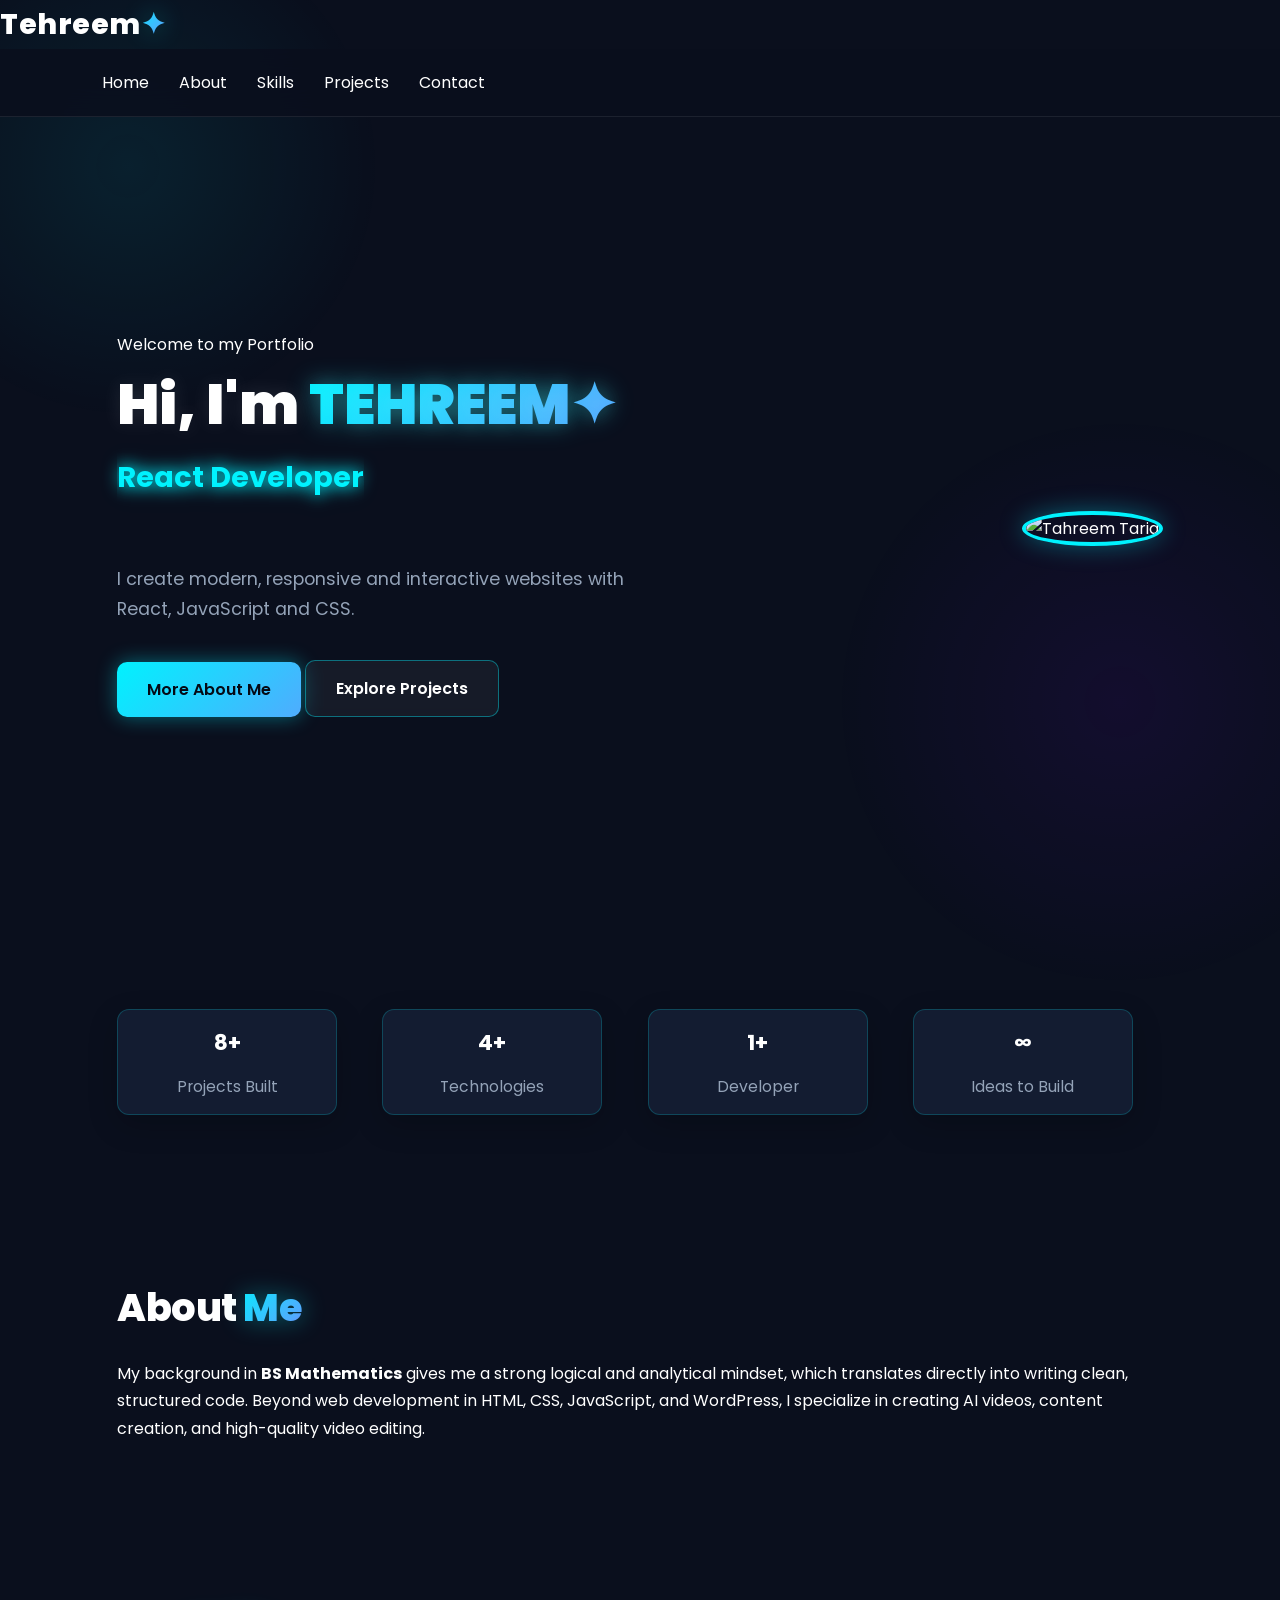
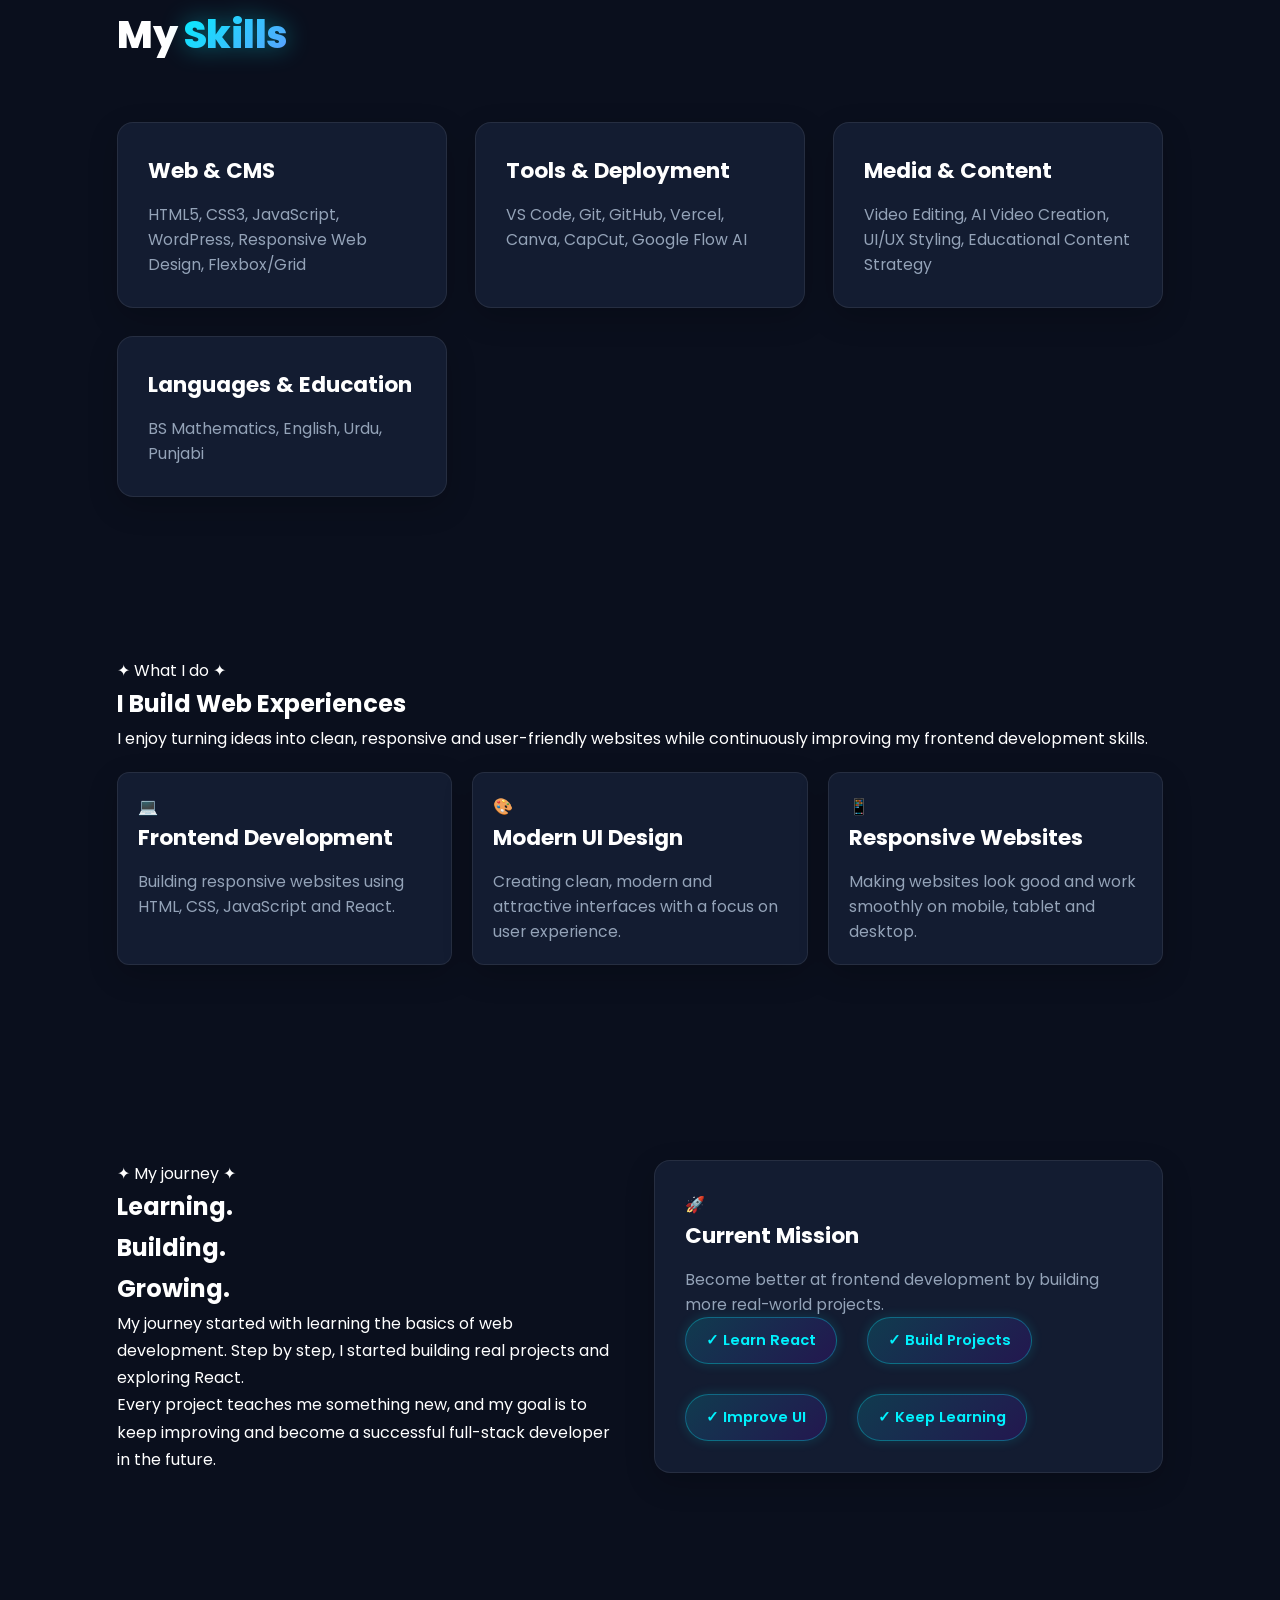
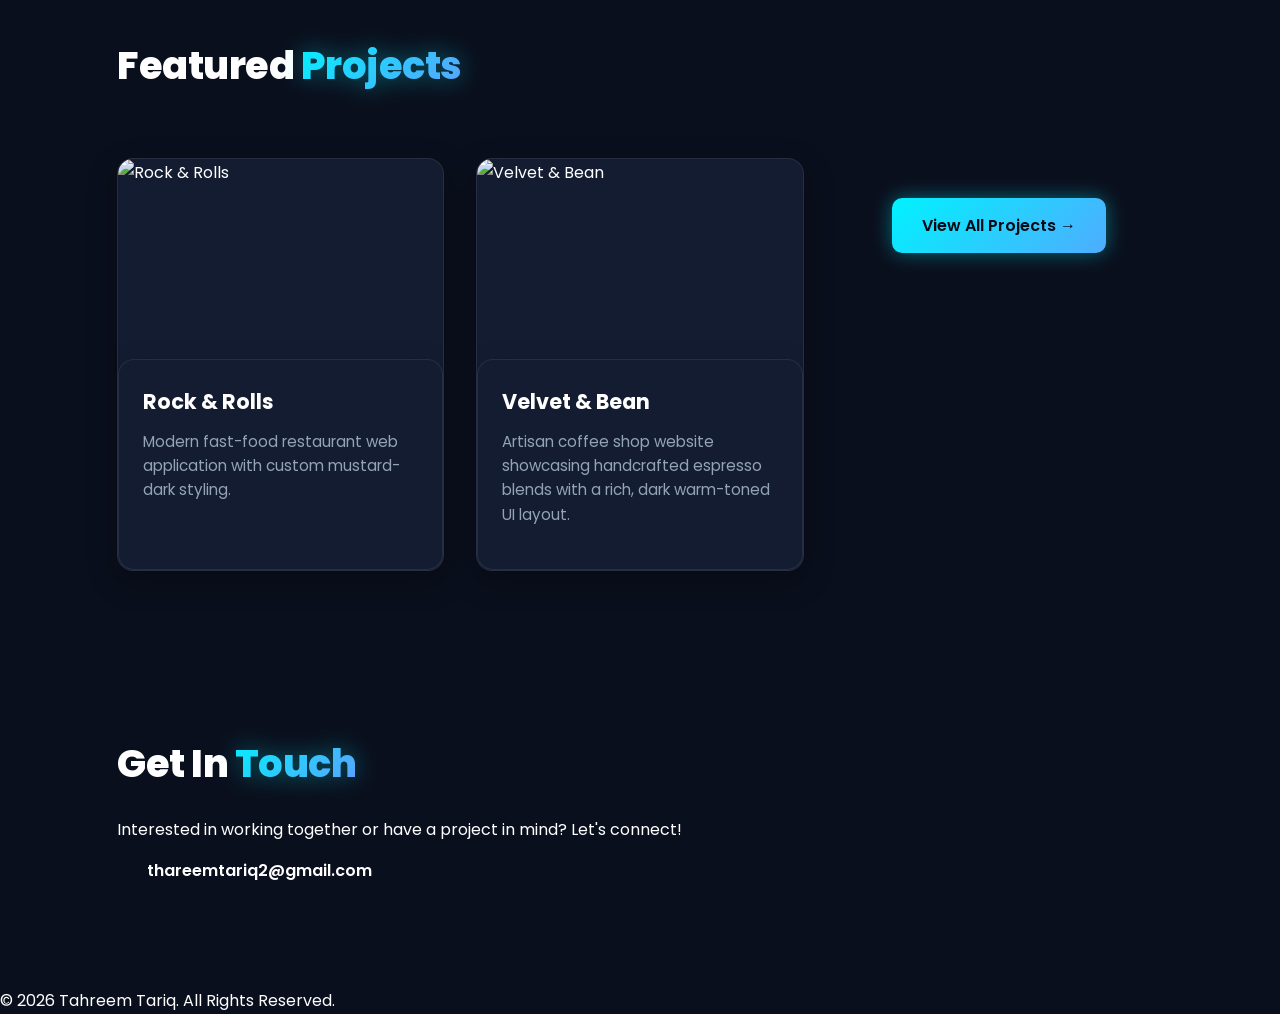
==== index.html @ e0bd24ec "Add files via upload" ====
<!DOCTYPE html>
<html lang="en">
<head>
    <meta charset="UTF-8">
    <meta name="viewport" content="width=device-width, initial-scale=1.0">
    <title>Tahreem Tariq | Web Developer & Content Creator</title>
    <link rel="stylesheet" href="style.css">
    <link href="https://fonts.googleapis.com/css2?family=Poppins:wght@300;400;600;700&display=swap" rel="stylesheet">
</head>
<body>

    <!-- Header / Navbar -->
    <header class="navbar">
       <div class="logo">Tehreem<span>✦</span></a></div>
        <nav>
            <ul>
                <li><a href="index.html">Home</a></li>
                <li><a href="about.html">About</a></li>
                <li><a href="skills.html">Skills</a></li>
                <li><a href="projects.html">Projects</a></li>
                <li><a href="contact.html">Contact</a></li>
            </ul>
        </nav>
    </header>
<section id="hero" class="hero">
    <div class="hero-content">
        <span class="badge">Welcome to my Portfolio</span>
        <h1>Hi, I'm <span class="brand-name">TEHREEM✦</span></h1>
        
        <!-- Typing Animation -->
        <h2 class="typing-container">
            <span class="typing-text">React Developer</span>
        </h2>
        
        <p>I create modern, responsive and interactive websites with React, JavaScript and CSS.</p>
        
        <div class="hero-btns">
            <a href="about.html" class="btn btn-primary">More About Me</a>
            <a href="projects.html" class="btn btn-secondary">Explore Projects</a>
        </div>
    </div>
        </div>
        <div class="hero-img-container">
            <img src="images/Profile-picture.jpeg" alt="Tahreem Tariq" class="profile-img">
        </div>
    </section>
<!-- 1. Stats Section -->
<section class="stats-section">
    <div class="stats-grid">
        <div class="stat-card">
            <h3>8+</h3>
            <p>Projects Built</p>
        </div>
        <div class="stat-card">
            <h3>4+</h3>
            <p>Technologies</p>
        </div>
        <div class="stat-card">
            <h3>1+</h3>
            <p>Developer</p>
        </div>
        <div class="stat-card">
            <h3>∞</h3>
            <p>Ideas to Build</p>
        </div>
    </div>
</section>
    <!-- About Section -->
    <section id="about" class="about">
        <h2 class="section-title">About <span>Me</span></h2>
        <p class="about-text">
            My background in <strong>BS Mathematics</strong> gives me a strong logical and analytical mindset, which translates directly into writing clean, structured code. Beyond web development in HTML, CSS, JavaScript, and WordPress, I specialize in creating AI videos, content creation, and high-quality video editing.
        </p>
    </section>

    <!-- Skills Section -->
    <section id="skills" class="skills">
        <h2 class="section-title">My <span>Skills</span></h2>
        <div class="skills-grid">
            <div class="skill-card">
                <h3>Web & CMS</h3>
                <p>HTML5, CSS3, JavaScript, WordPress, Responsive Web Design, Flexbox/Grid</p>
            </div>
            <div class="skill-card">
                <h3>Tools & Deployment</h3>
                <p>VS Code, Git, GitHub, Vercel, Canva, CapCut, Google Flow AI</p>
            </div>
            <div class="skill-card">
                <h3>Media & Content</h3>
                <p>Video Editing, AI Video Creation, UI/UX Styling, Educational Content Strategy</p>
            </div>
            <div class="skill-card">
                <h3>Languages & Education</h3>
                <p>BS Mathematics, English, Urdu, Punjabi</p>
            </div>
        </div>
    </section>


<!-- 2. What I Do / Services Section -->
<section id="about" class="about-section">
    <div class="section-header">
        <span class="sub-title">✦ What I do ✦</span>
        <h2>I Build Web Experiences</h2>
        <p>I enjoy turning ideas into clean, responsive and user-friendly websites while continuously improving my frontend development skills.</p>
    </div>

    <div class="services-grid">
        <div class="service-card">
            <div class="icon">💻</div>
            <h3>Frontend Development</h3>
            <p>Building responsive websites using HTML, CSS, JavaScript and React.</p>
        </div>
        <div class="service-card">
            <div class="icon">🎨</div>
            <h3>Modern UI Design</h3>
            <p>Creating clean, modern and attractive interfaces with a focus on user experience.</p>
        </div>
        <div class="service-card">
            <div class="icon">📱</div>
            <h3>Responsive Websites</h3>
            <p>Making websites look good and work smoothly on mobile, tablet and desktop.</p>
        </div>
    </div>
</section>

<!-- 3. Journey & Mission Section -->
<section class="journey-section">
    <div class="journey-container">
        <div class="journey-text">
            <span class="sub-title">✦ My journey ✦</span>
            <h2>Learning.<br><span class="highlight">Building.</span><br>Growing.</h2>
            <p>My journey started with learning the basics of web development. Step by step, I started building real projects and exploring React.</p>
            <p>Every project teaches me something new, and my goal is to keep improving and become a successful full-stack developer in the future.</p>
        </div>

        <div class="mission-card">
            <div class="rocket-icon">🚀</div>
            <h3>Current Mission</h3>
            <p>Become better at frontend development by building more real-world projects.</p>
            <ul class="mission-list">
                <li><span>✓</span> Learn React</li>
                <li><span>✓</span> Build Projects</li>
                <li><span>✓</span> Improve UI</li>
                <li><span>✓</span> Keep Learning</li>
            </ul>
        </div>
    </div>
</section>
<!-- Projects Section -->
    <section id="projects" class="projects">
        <h2 class="section-title">Featured <span>Projects</span></h2>
        <div class="projects-grid">

            <!-- 7. Rock & Rolls -->
            <div class="project-card">
                <div class="img-box">
                    <img src="images/Screenshot 2026-10-02 231131.png" alt="Rock & Rolls">
                </div>
                <div class="project-info">
                    <h3>Rock & Rolls</h3>
                    <p>Modern fast-food restaurant web application with custom mustard-dark styling.</p>
                </div>
            </div>

            <!-- 8. Velvet & Bean -->
            <div class="project-card">
                <div class="img-box">
                    <img src="images/Screenshot 2026-10-02 232037.png" alt="Velvet & Bean">
                </div>
                <div class="project-info">
                    <h3>Velvet & Bean</h3>
                    <p>Artisan coffee shop website showcasing handcrafted espresso blends with a rich, dark warm-toned UI layout.</p>
                </div>
            </div>

            <!-- View All Projects Button -->
    <div style="text-align: center; margin-top: 40px;">
        <a href="projects.html" class="btn btn-primary">View All Projects →</a>
    </div>
        </div>
    </section>
              
    <!-- Contact Section -->
    <section id="contact" class="contact">
        <h2 class="section-title">Get In <span>Touch</span></h2>
        <p>Interested in working together or have a project in mind? Let's connect!</p>
        <a href="mailto:tahreemtariq2@gmail.com" class="btn primary-btn">thareemtariq2@gmail.com</a>
    </section>

    <footer>
        <p>&copy; 2026 Tahreem Tariq. All Rights Reserved.</p>
    </footer>

</body>
</html>
---- style.css ----
/* ==========================================================================
   COMPLETE MASTER CSS - TEHREEM PORTFOLIO (600+ LINES FULL RESTORATION)
   ========================================================================== */

/* --------------------------------------------------------------------------
   1. GLOBAL RESET & BASE VARIABLES
   -------------------------------------------------------------------------- */
@import url('https://fonts.googleapis.com/css2?family=Poppins:wght@300;400;500;600;700;800;900&display=swap');

:root {
    --bg-main: #0a0f1d;
    --bg-card: #131c31;
    --bg-card-hover: #1a2642;
    --primary-cyan: #00f2fe;
    --secondary-blue: #4facfe;
    --accent-purple: #7f00ff;
    --accent-pink: #e100ff;
    --text-white: #ffffff;
    --text-gray: #94a3b8;
    --border-glow: rgba(0, 242, 254, 0.25);
    --shadow-glow: 0 0 25px rgba(0, 242, 254, 0.35);
    --transition-fast: all 0.3s cubic-bezier(0.4, 0, 0.2, 1);
}

* {
    margin: 0;
    padding: 0;
    box-sizing: border-box;
    font-family: 'Poppins', sans-serif;
    scroll-behavior: smooth;
}

body {
    background-color: var(--bg-main);
    color: var(--text-white);
    line-height: 1.7;
    overflow-x: hidden;
    position: relative;
}

/* Background Ambient Glow */
body::before {
    content: '';
    position: fixed;
    top: -10%;
    left: -10%;
    width: 40vw;
    height: 40vw;
    background: radial-gradient(circle, rgba(0, 242, 254, 0.08) 0%, rgba(0,0,0,0) 70%);
    z-index: -1;
    pointer-events: none;
}

body::after {
    content: '';
    position: fixed;
    bottom: -10%;
    right: -10%;
    width: 45vw;
    height: 45vw;
    background: radial-gradient(circle, rgba(127, 0, 255, 0.08) 0%, rgba(0,0,0,0) 70%);
    z-index: -1;
    pointer-events: none;
}

a {
    text-decoration: none;
    color: inherit;
    display: inline-block;
}

ul {
    list-style: none;
}

/* --------------------------------------------------------------------------
   2. TYPOGRAPHY & GRADIENT TEXT SHINE
   -------------------------------------------------------------------------- */
.gradient-text, .hero-content h1 span, .logo span, .section-title span {
    background: linear-gradient(135deg, var(--primary-cyan) 0%, var(--secondary-blue) 50%, var(--accent-pink) 100%);
    background-clip: text;
    -webkit-background-clip: text;
    -webkit-text-fill-color: transparent;
    display: inline-block;
    filter: drop-shadow(0 0 12px rgba(0, 242, 254, 0.4));
    animation: textShine 6s infinite linear;
    background-size: 200% auto;
}

@keyframes textShine {
    0% { background-position: 0% center; }
    50% { background-position: 100% center; }
    100% { background-position: 0% center; }
}

.section-title {
    font-size: 2.4rem;
    font-weight: 800;
    margin-bottom: 20px;
    letter-spacing: -0.5px;
    position: relative;
    display: inline-block;
}

.subtitle {
    color: var(--primary-cyan);
    font-size: 0.95rem;
    font-weight: 700;
    text-transform: uppercase;
    letter-spacing: 2px;
    margin-bottom: 8px;
    display: block;
    text-shadow: 0 0 10px rgba(0, 242, 254, 0.5);
}

/* --------------------------------------------------------------------------
   3. NAVIGATION BAR (STATIONARY & GLOWING)
   -------------------------------------------------------------------------- */
header nav, nav {
    display: flex !important;
    justify-content: space-between !important;
    align-items: center !important;
    padding: 20px 8%;
    background: rgba(10, 15, 29, 0.85);
    backdrop-filter: blur(15px);
    position: sticky;
    top: 0;
    z-index: 1000;
    border-bottom: 1px solid rgba(255, 255, 255, 0.08);
}

.logo {
    font-size: 1.8rem;
    font-weight: 800;
    color: var(--text-white);
    letter-spacing: 0.5px;
}

.nav-links, ul, nav ul, .nav-list {
    display: flex !important;
    flex-direction: row !important;
    gap: 30px !important;
    list-style: none !important;
    align-items: center !important;
    margin: 0 !important;
    padding: 0 !important;
}

.nav-links li, nav ul li {
    display: inline-block !important;
}


.nav-links a {
    color: var(--text-gray);
    font-size: 1rem;
    font-weight: 500;
    position: relative;
    padding: 5px 0;
    transition: var(--transition-fast);
}

.nav-links a::after {
    content: '';
    position: absolute;
    bottom: 0;
    left: 0;
    width: 0;
    height: 2px;
    background: var(--primary-cyan);
    box-shadow: 0 0 10px var(--primary-cyan);
    transition: var(--transition-fast);
}

.nav-links a:hover {
    color: var(--text-white);
    text-shadow: 0 0 8px rgba(255, 255, 255, 0.6);
}

.nav-links a:hover::after {
    width: 100%;
}

/* --------------------------------------------------------------------------
   4. HERO SECTION & TYPING ANIMATION
   -------------------------------------------------------------------------- */
.hero, section.hero-section {
    display: flex;
    align-items: center;
    justify-content: space-between;
    padding: 90px 8% 60px 8%;
    min-height: 88vh;
    gap: 50px;
}

.hero-content {
    max-width: 620px;
}

.hero-content h1 {
    font-size: 3.5rem;
    font-weight: 900;
    line-height: 1.15;
    margin: 15px 0;
    color: #ffffff;
    text-shadow: 0 0 20px rgba(255, 255, 255, 0.1);
}

/* TYPING / DELETING ANIMATION EFFECT FOR REACT DEVELOPER */
.typing-text, .hero-content h2, .typed-text {
    font-size: 1.8rem;
    font-weight: 700;
    color: var(--primary-cyan);
    margin-bottom: 20px;
    display: inline-block;
    position: relative;
    border-right: 3px solid var(--primary-cyan);
    white-space: nowrap;
    overflow: hidden;
    animation: typing 4s steps(20) infinite, blink 0.75s step-end infinite;
    filter: drop-shadow(0 0 8px rgba(0, 242, 254, 0.6));
}

@keyframes typing {
    0%, 100% { width: 0; }
    40%, 70% { width: 100%; }
}

@keyframes blink {
    from, to { border-color: transparent; }
    50% { border-color: var(--primary-cyan); }
}

.hero-content p {
    color: var(--text-gray);
    font-size: 1.1rem;
    margin-bottom: 35px;
    max-width: 540px;
}

/* HERO PROFILE IMAGE WITH GLOWING RING */
.hero-image, .image-container {
    position: relative;
    flex-shrink: 0;
}

.hero-image::before {
    content: '';
    position: absolute;
    top: -15px;
    left: -15px;
    right: -15px;
    bottom: -15px;
    border-radius: 50%;
    background: linear-gradient(45deg, var(--primary-cyan), var(--accent-purple), var(--accent-pink));
    z-index: -1;
    filter: blur(20px);
    opacity: 0.6;
    animation: rotateGlow 8s linear infinite;
}

@keyframes rotateGlow {
    0% { transform: rotate(0deg); }
    100% { transform: rotate(360deg); }
}

.hero-image img, .hero img {
    width: 330px !important;
    height: 330px !important;
    object-fit: cover !important;
    border-radius: 50% !important;
    border: 4px solid var(--primary-cyan);
    box-shadow: var(--shadow-glow);
    animation: floatImage 4s ease-in-out infinite;
}

@keyframes floatImage {
    0%, 100% { transform: translateY(0px); box-shadow: 0 0 25px rgba(0, 242, 254, 0.4); }
    50% { transform: translateY(-12px); box-shadow: 0 0 45px rgba(0, 242, 254, 0.8); }
}

/* --------------------------------------------------------------------------
   5. BUTTONS (SHINING & GLOWING EFFECT)
   -------------------------------------------------------------------------- */
.btn-container {
    display: flex;
    gap: 20px;
}

.btn {
    padding: 14px 30px;
    border-radius: 10px;
    font-weight: 600;
    font-size: 1rem;
    cursor: pointer;
    transition: var(--transition-fast);
    position: relative;
    overflow: hidden;
    z-index: 1;
}

.btn-primary {
    background: linear-gradient(135deg, var(--primary-cyan), var(--secondary-blue));
    color: #050a15;
    box-shadow: 0 0 20px rgba(0, 242, 254, 0.4);
}

.btn-primary:hover {
    transform: translateY(-3px);
    box-shadow: 0 0 35px rgba(0, 242, 254, 0.8);
    color: #ffffff;
}

.btn-secondary {
    background: rgba(255, 255, 255, 0.05);
    border: 1px solid rgba(0, 242, 254, 0.4);
    color: var(--text-white);
    backdrop-filter: blur(5px);
}

.btn-secondary:hover {
    background: rgba(0, 242, 254, 0.15);
    border-color: var(--primary-cyan);
    box-shadow: 0 0 20px rgba(0, 242, 254, 0.3);
    transform: translateY(-3px);
}

/* --------------------------------------------------------------------------
   6. SECTIONS LAYOUT & GLASS CARDS (ABOUT, SKILLS, WHAT I DO, MY JOURNEY)
   -------------------------------------------------------------------------- */
section {
    padding: 80px 8%;
    max-width: 1250px;
    margin: 0 auto;
}

/* SHINING CARDS GRID */
.skills-grid, .grid-container, .services-container, .journey-container {
    display: grid;
    grid-template-columns: repeat(auto-fit, minmax(290px, 1fr));
    gap: 28px;
    margin-top: 35px;
}

/* CARD STYLING WITH GLASSMORPHISM AND NEON GLOW */
.skill-card, .info-card, .service-box, .journey-box, 
div:has(> h3) {
    background: var(--bg-card);
    padding: 30px;
    border-radius: 16px;
    border: 1px solid rgba(255, 255, 255, 0.08);
    position: relative;
    transition: var(--transition-fast);
    box-shadow: 0 10px 30px rgba(0,0,0,0.2);
    overflow: hidden;
}

.skill-card::before, .info-card::before, .service-box::before, .journey-box::before {
    content: '';
    position: absolute;
    top: 0;
    left: -100%;
    width: 100%;
    height: 100%;
    background: linear-gradient(90deg, transparent, rgba(255,255,255,0.08), transparent);
    transition: 0.6s;
}

.skill-card:hover::before, .info-card:hover::before, .service-box:hover::before, .journey-box:hover::before {
    left: 100%;
}

.skill-card:hover, .info-card:hover, .service-box:hover, .journey-box:hover, div:has(> h3):hover {
    transform: translateY(-8px);
    background: var(--bg-card-hover);
    border-color: var(--primary-cyan);
    box-shadow: 0 15px 35px rgba(0, 242, 254, 0.25);
}

.skill-card h3, .info-card h3, .service-box h3, .journey-box h3, div:has(> h3) h3 {
    font-size: 1.35rem;
    color: var(--text-white);
    margin-bottom: 12px;
    font-weight: 700;
}

.skill-card p, .info-card p, .service-box p, .journey-box p, div:has(> h3) p {
    color: var(--text-gray);
    font-size: 0.98rem;
    line-height: 1.6;
}

/* --------------------------------------------------------------------------
   7. MISSION & CHECKLIST BADGES
   -------------------------------------------------------------------------- */
ul.mission-list, .mission-items {
    display: flex;
    flex-wrap: wrap;
    gap: 12px;
    margin-top: 20px;
}

ul.mission-list li, .mission-items span {
    background: linear-gradient(135deg, rgba(0, 242, 254, 0.15), rgba(127, 0, 255, 0.15));
    color: var(--primary-cyan);
    padding: 10px 20px;
    border-radius: 30px;
    font-size: 0.92rem;
    font-weight: 600;
    border: 1px solid rgba(0, 242, 254, 0.3);
    box-shadow: 0 0 12px rgba(0, 242, 254, 0.15);
    transition: var(--transition-fast);
}

ul.mission-list li:hover, .mission-items span:hover {
    background: var(--primary-cyan);
    color: #050a15;
    box-shadow: 0 0 20px rgba(0, 242, 254, 0.6);
    transform: scale(1.05);
}

/* --------------------------------------------------------------------------
   8. FEATURED PROJECTS SECTION
   -------------------------------------------------------------------------- */
.projects-grid {
    display: grid;
    grid-template-columns: repeat(auto-fit, minmax(310px, 1fr));
    gap: 32px;
    margin-top: 40px;
}

.project-card {
    background: var(--bg-card);
    border-radius: 16px;
    overflow: hidden;
    border: 1px solid rgba(255, 255, 255, 0.08);
    display: flex;
    flex-direction: column;
    transition: var(--transition-fast);
    box-shadow: 0 10px 30px rgba(0,0,0,0.3);
}

.project-card:hover {
    transform: translateY(-10px);
    border-color: var(--primary-cyan);
    box-shadow: 0 18px 40px rgba(0, 242, 254, 0.3);
}

.project-card img {
    width: 100% !important;
    height: 200px !important;
    object-fit: cover !important;
    display: block !important;
    transition: transform 0.5s ease;
}

.project-card:hover img {
    transform: scale(1.06);
}

.project-info {
    padding: 24px;
    display: flex;
    flex-direction: column;
    flex-grow: 1;
}

.project-info h3 {
    font-size: 1.3rem;
    color: var(--text-white);
    margin-bottom: 10px;
}

.project-info p {
    color: var(--text-gray);
    font-size: 0.95rem;
    margin-bottom: 18px;
}

.tech-tags {
    display: flex;
    gap: 10px;
    flex-wrap: wrap;
    margin-bottom: 20px;
}

.tech-tags span {
    background: rgba(0, 242, 254, 0.1);
    color: var(--primary-cyan);
    font-size: 0.8rem;
    padding: 5px 12px;
    border-radius: 15px;
    border: 1px solid rgba(0, 242, 254, 0.25);
    font-weight: 500;
}

.project-links {
    display: flex;
    gap: 14px;
    margin-top: auto;
}

.btn-github, .btn-demo {
    padding: 10px 18px;
    border-radius: 8px;
    font-size: 0.9rem;
    font-weight: 600;
    transition: var(--transition-fast);
    text-align: center;
    flex: 1;
}

.btn-github {
    background: #222f46;
    color: var(--text-white);
    border: 1px solid rgba(255, 255, 255, 0.1);
}

.btn-github:hover {
    background: #324465;
    border-color: #ffffff;
}

.btn-demo {
    background: linear-gradient(135deg, var(--primary-cyan), var(--secondary-blue));
    color: #050a15;
    box-shadow: 0 0 12px rgba(0, 242, 254, 0.3);
}

.btn-demo:hover {
    box-shadow: 0 0 25px rgba(0, 242, 254, 0.7);
    color: #ffffff;
}

/* --------------------------------------------------------------------------
   9. CONTACT FORM
   -------------------------------------------------------------------------- */
.contact-section {
    max-width: 720px;
    margin: 0 auto;
}

form {
    display: flex;
    flex-direction: column;
    gap: 20px;
    margin-top: 30px;
    background: var(--bg-card);
    padding: 35px;
    border-radius: 20px;
    border: 1px solid rgba(255, 255, 255, 0.08);
    box-shadow: 0 15px 35px rgba(0,0,0,0.3);
}

input, textarea {
    width: 100%;
    padding: 16px 20px;
    background: rgba(10, 15, 29, 0.8);
    border: 1px solid rgba(255, 255, 255, 0.12);
    border-radius: 10px;
    color: var(--text-white);
    font-size: 1rem;
    outline: none;
    transition: var(--transition-fast);
}

input:focus, textarea:focus {
    border-color: var(--primary-cyan);
    box-shadow: 0 0 15px rgba(0, 242, 254, 0.4);
    background: rgba(10, 15, 29, 0.95);
}

textarea {
    min-height: 150px;
    resize: vertical;
}

button[type="submit"], form button {
    background: linear-gradient(135deg, var(--primary-cyan), var(--secondary-blue));
    color: #050a15;
    border: none;
    padding: 14px 32px;
    font-size: 1rem;
    font-weight: 700;
    border-radius: 10px;
    cursor: pointer;
    align-self: flex-start;
    transition: var(--transition-fast);
    box-shadow: 0 0 20px rgba(0, 242, 254, 0.4);
}

button[type="submit"]:hover, form button:hover {
    box-shadow: 0 0 35px rgba(0, 242, 254, 0.8);
    color: #ffffff;
    transform: translateY(-2px);
}

/* --------------------------------------------------------------------------
   10. RESPONSIVE DESIGN (MOBILE & TABLET)
   -------------------------------------------------------------------------- */
@media (max-width: 992px) {
    .hero, section.hero-section {
        flex-direction: column-reverse;
        text-align: center;
        padding-top: 40px;
    }

    .hero-content {
        max-width: 100%;
    }

    .hero-content h1 {
        font-size: 2.8rem;
    }

    .btn-container {
        justify-content: center;
    }

    .hero-image img, .hero img {
        width: 260px !important;
        height: 260px !important;
    }
}

@media (max-width: 600px) {
    header, nav {
        padding: 15px 5%;
    }

    .nav-links, ul.nav-list {
        gap: 15px;
    }

    .nav-links a {
        font-size: 0.85rem;
    }

    .hero-content h1 {
        font-size: 2.2rem;
    }

    .typing-text, .hero-content h2 {
        font-size: 1.3rem;
    }

    section {
        padding: 50px 5%;
    }
}
/* =========================================
   STATS CARDS & SERVICES CARDS FIX
========================================= */

/* Stats Boxes Fix (8+ Projects, 4+ Tech, etc.) */
.about-stats, .stats-container, .stats-grid,
div:has(> .stat-card), div:has(> .stat-item) {
    display: grid !important;
    grid-template-columns: repeat(4, 1fr) !important; /* 4 boxes side-by-side */
    gap: 15px !important;
    margin-top: 20px !important;
}

.stat-card, .stat-box, .stat-item {
    padding: 15px 20px !important;
    max-width: 220px !important;
    text-align: center !important;
    border-radius: 12px !important;
    background: #131c31 !important;
    border: 1px solid rgba(0, 242, 254, 0.2) !important;
}

/* Services Boxes Fix (Frontend Dev, Modern UI, Responsive) */
.services-container, .services-grid, .about-services {
    display: grid !important;
    grid-template-columns: repeat(auto-fit, minmax(240px, 1fr)) !important; /* Side by side cards */
    gap: 20px !important;
    margin-top: 20px !important;
}

.service-card, .service-box {
    padding: 20px !important;
    border-radius: 12px !important;
    background: #131c31 !important;
    border: 1px solid rgba(255, 255, 255, 0.08) !important;
    transition: transform 0.3s ease, border-color 0.3s ease !important;
}

.service-card:hover, .service-box:hover {
    transform: translateY(-5px) !important;
    border-color: #00f2fe !important;
}

/* Mobile Screens ke liye adjustment */
@media (max-width: 768px) {
    .about-stats, .stats-container, .stats-grid {
        grid-template-columns: repeat(2, 1fr) !important; /* Mobile par 2x2 grid */
    }
}
/* =========================================
   REMOVE TYPING CURSOR COMPLETELY
========================================= */
.typing-text, .hero-content h2, .typed-text {
    border-right: none !important;
    animation: typing 4s steps(22) infinite !important; /* Cursor blinking remove kar di hai */
}
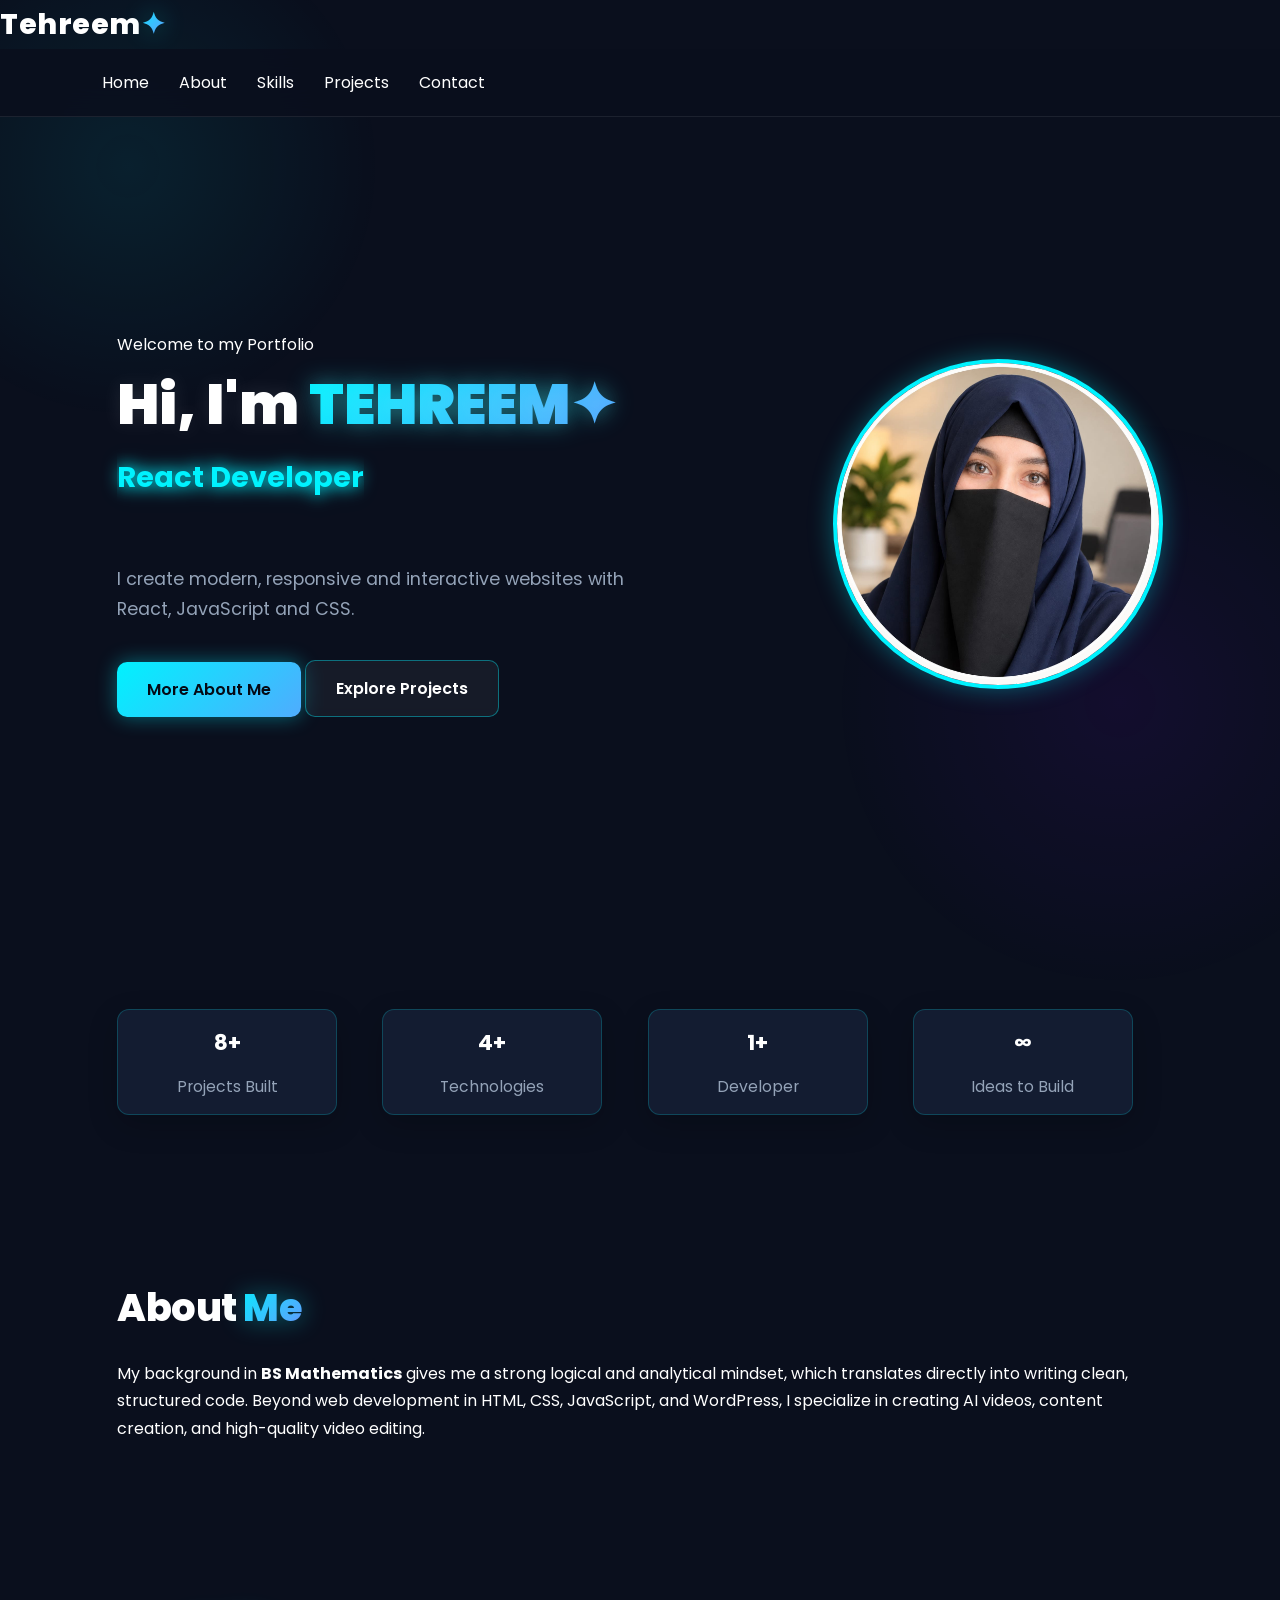
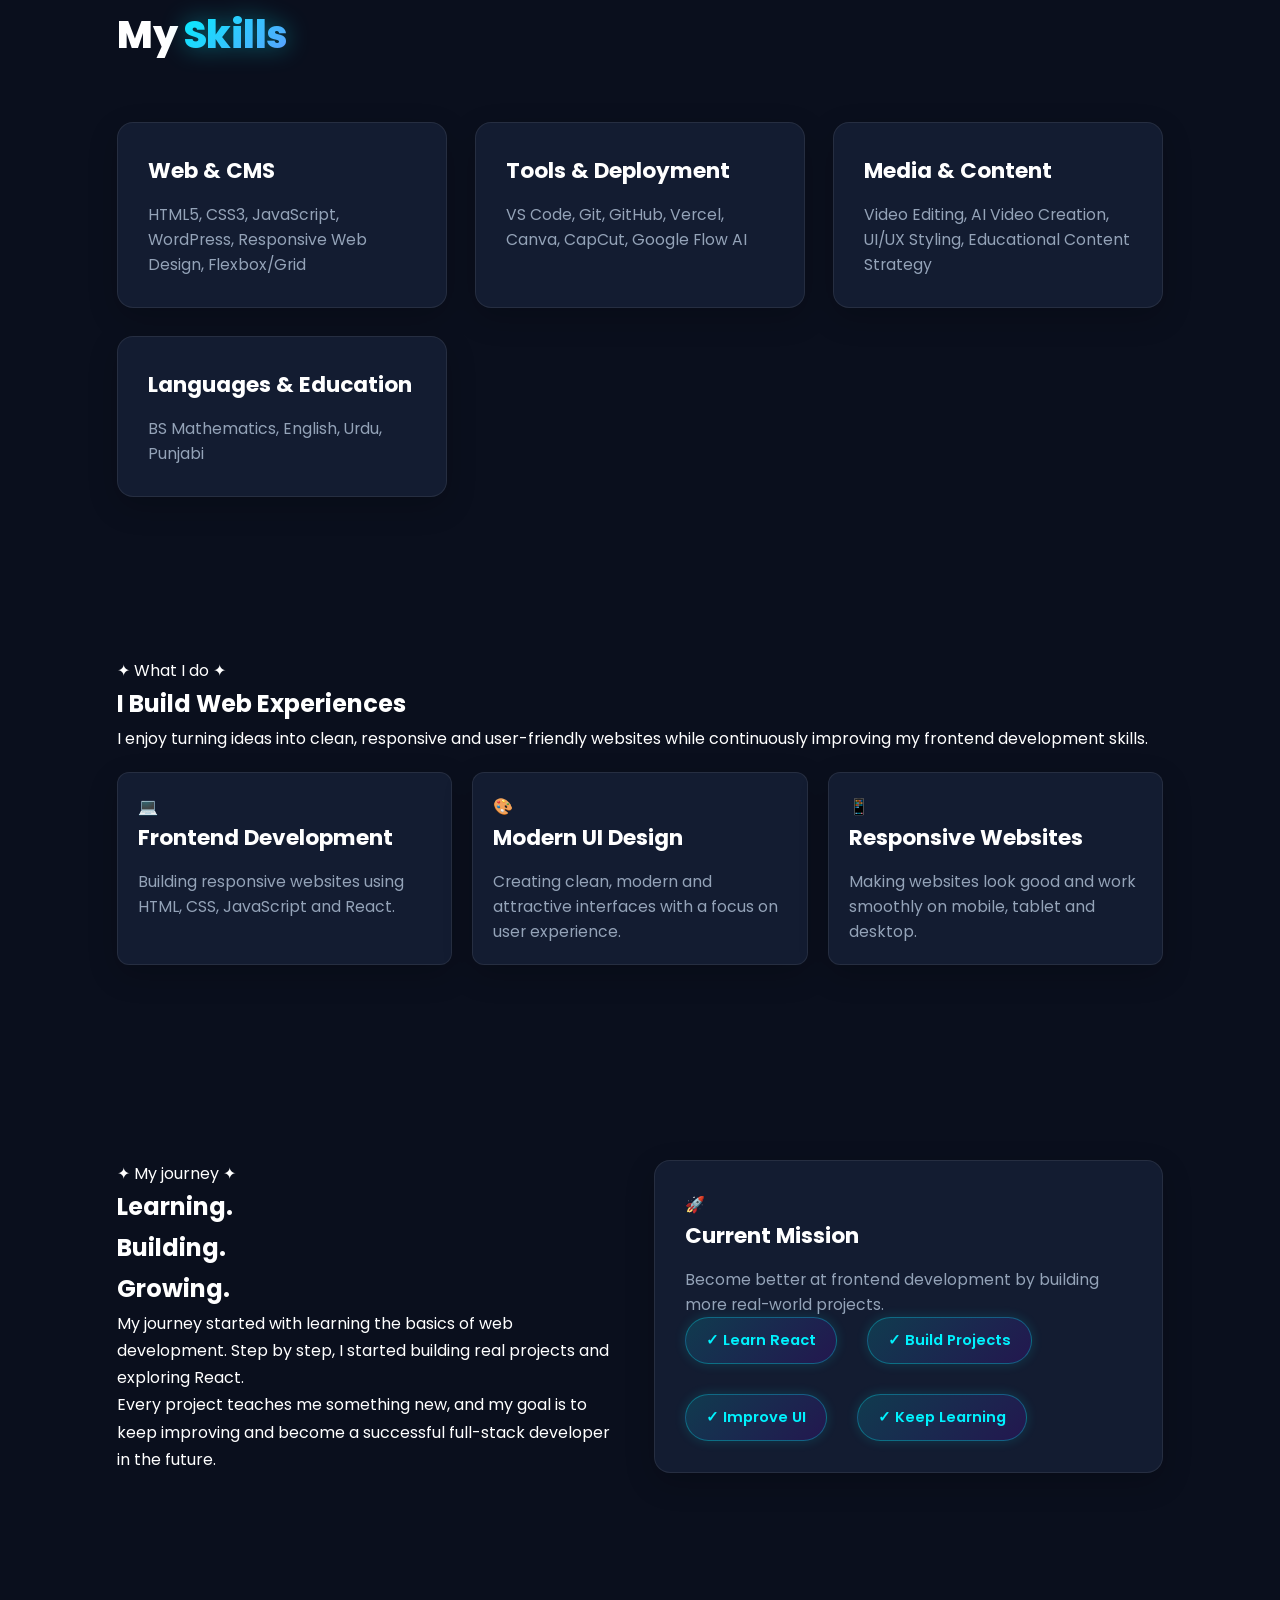
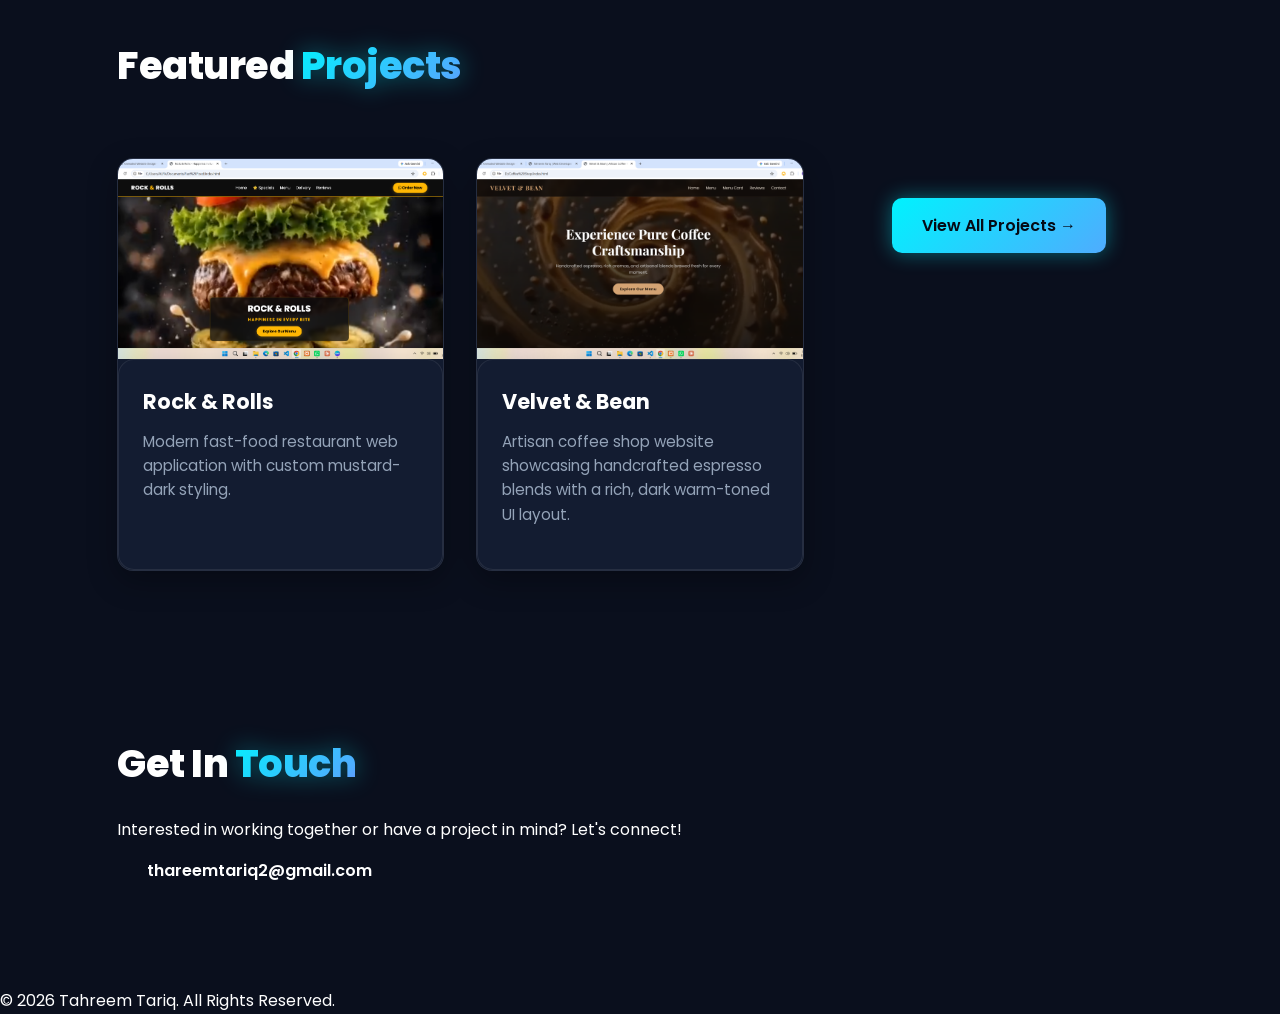
==== commit d5c3a421: "Fix HTML encoding issues in index.html" ====
--- a/index.html
+++ b/index.html
@@ -41,7 +41,7 @@
     </div>
         </div>
         <div class="hero-img-container">
-            <img src="images/Profile-picture.jpeg" alt="Tahreem Tariq" class="profile-img">
+            <img src="Profile-picture.jpeg" alt="Tahreem Tariq" class="profile-img">
         </div>
     </section>
 <!-- 1. Stats Section -->
@@ -155,7 +155,7 @@
             <!-- 7. Rock & Rolls -->
             <div class="project-card">
                 <div class="img-box">
-                    <img src="images/Screenshot 2026-10-02 231131.png" alt="Rock & Rolls">
+                    <img src="Screenshot 2026-10-02 231131.png" alt="Rock & Rolls">
                 </div>
                 <div class="project-info">
                     <h3>Rock & Rolls</h3>
@@ -166,7 +166,7 @@
             <!-- 8. Velvet & Bean -->
             <div class="project-card">
                 <div class="img-box">
-                    <img src="images/Screenshot 2026-10-02 232037.png" alt="Velvet & Bean">
+                    <img src="Screenshot 2026-10-02 232037.png" alt="Velvet & Bean">
                 </div>
                 <div class="project-info">
                     <h3>Velvet & Bean</h3>
@@ -193,4 +193,4 @@
     </footer>
 
 </body>
-</html>+</html>
